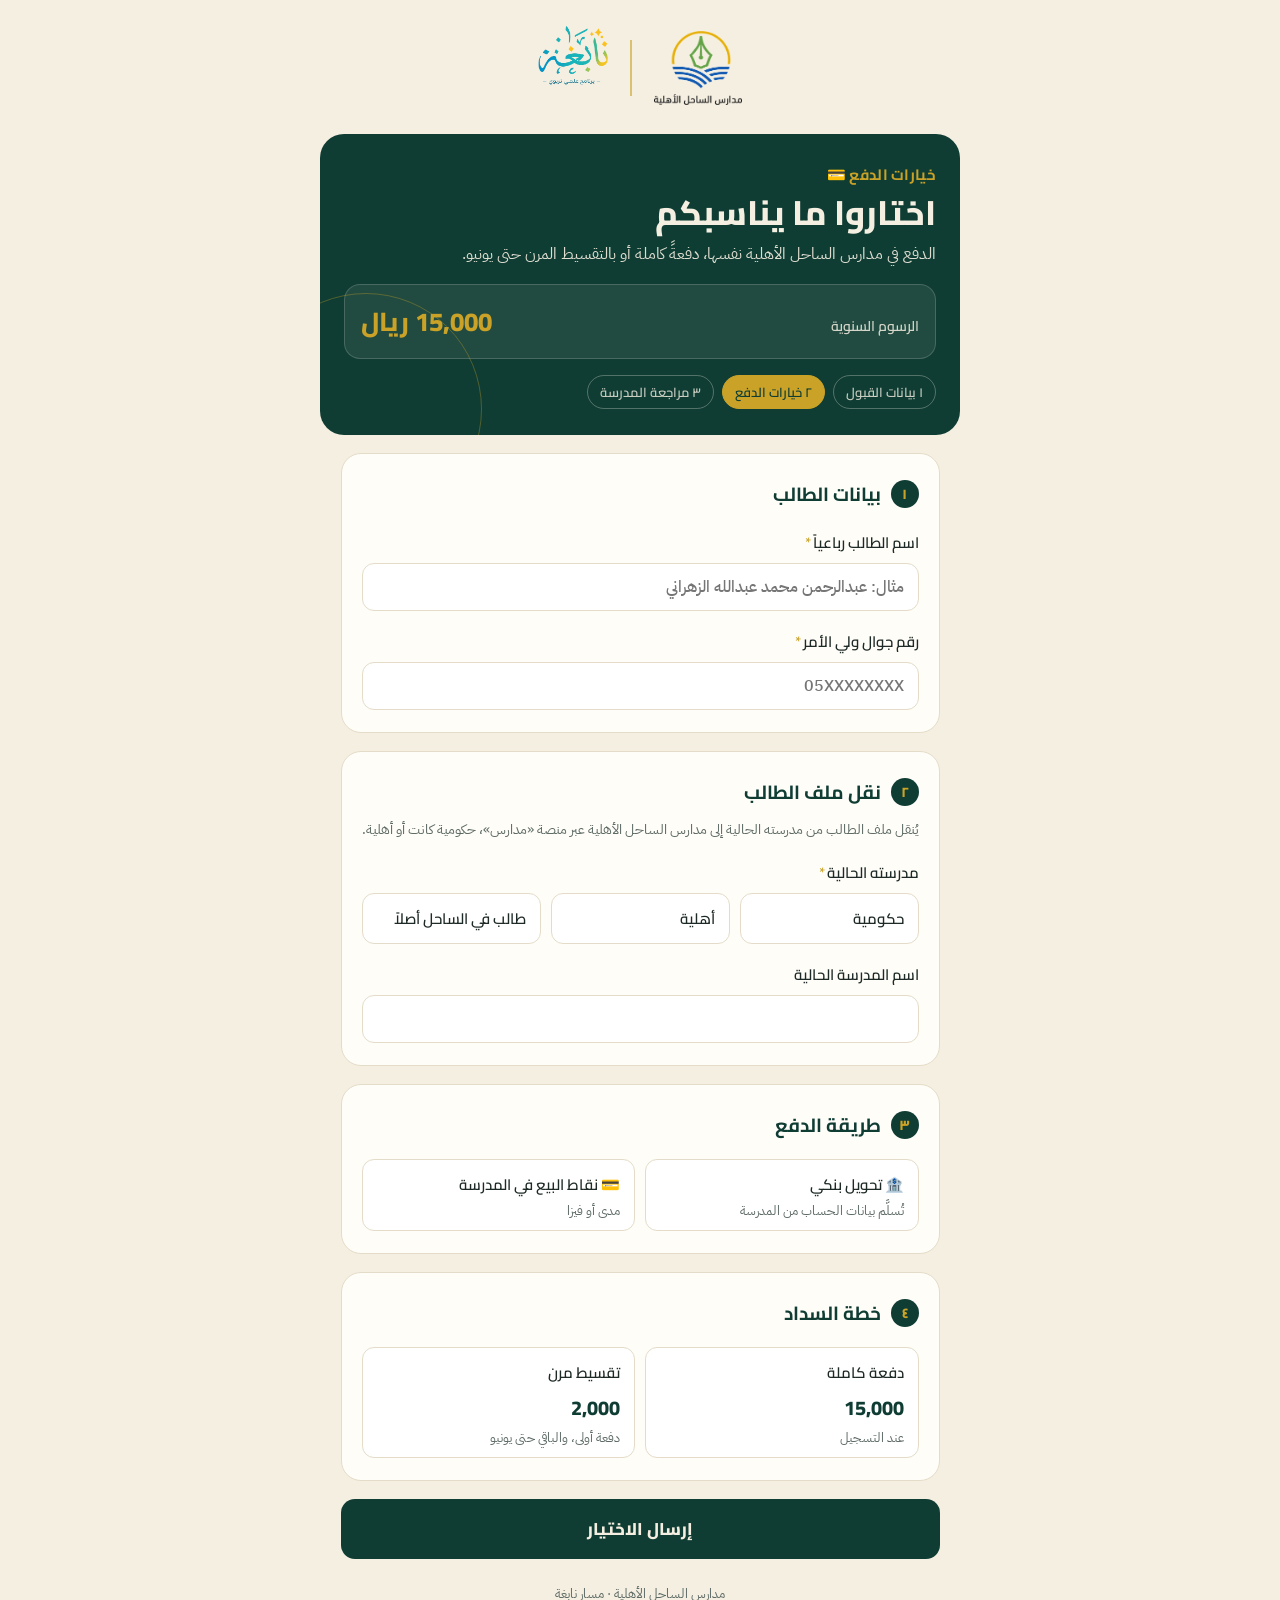
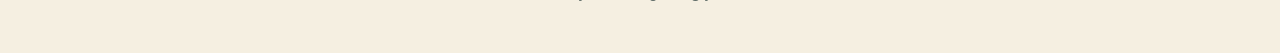
==== dafa.html @ 138b0a80 "صفحتا القبول وخيارات الدفع | مسار نابغة Co-Authored-By: Claude Opus 5.5 <noreply@anthropic.com>" ====
<!doctype html>
<html lang="ar" dir="rtl">
<head>
<meta charset="utf-8">
<meta name="viewport" content="width=device-width,initial-scale=1,viewport-fit=cover">
<meta name="robots" content="noindex,nofollow">
<title>خيارات الدفع | مسار نابغة</title>
<meta name="description" content="اختيار طريقة الدفع وخطة السداد لطلاب مسار نابغة في مدارس الساحل الأهلية.">
<meta property="og:title" content="خيارات الدفع | مسار نابغة">
<meta property="og:description" content="دفعة كاملة، أو تقسيط مرن حتى يونيو بدفعة أولى 2,000 ريال.">
<meta property="og:image" content="https://nabigha-sa.github.io/qabool-3fa8dc/img/og.png">
<meta name="theme-color" content="#0F3D34">
<link rel="icon" href="img/nabigha.png">
<link rel="preconnect" href="https://fonts.googleapis.com">
<link rel="preconnect" href="https://fonts.gstatic.com" crossorigin>
<link href="https://fonts.googleapis.com/css2?family=Cairo:wght@600;700;800&family=IBM+Plex+Sans+Arabic:wght@400;500;600&display=swap" rel="stylesheet">
<link rel="stylesheet" href="common.css">
<style>
.fee{display:flex;justify-content:space-between;align-items:baseline;gap:12px;flex-wrap:wrap;background:rgba(245,239,225,.08);border:1px solid rgba(245,239,225,.18);border-radius:16px;padding:12px 16px;margin-top:16px}
.fee span{font:600 14px var(--display);opacity:.85}
.fee b{font:800 26px var(--display);color:var(--gold);font-variant-numeric:tabular-nums}
.sched{border:1px solid var(--line);border-radius:14px;overflow:hidden}
.sched table{width:100%;border-collapse:collapse;font-variant-numeric:tabular-nums}
.sched td{padding:9px 14px;border-top:1px solid var(--line);font-size:15px}
.sched tr:first-child td{border-top:0}
.sched td:last-child{text-align:left;font:700 15px var(--display);color:var(--green);white-space:nowrap}
.sched tr.first td{background:#FBF6E6}
.sched tr.total td{background:#EEF4F1;font-weight:700}
.sched input{min-height:38px;padding:6px 10px;max-width:130px;text-align:left;font-variant-numeric:tabular-nums}
.left{font:600 14px var(--display);text-align:center;padding:8px;border-radius:10px;background:#FBF6E6;color:#6E5410}
.left.zero{background:#E5F2EA;color:var(--ok)}
</style>
</head>
<body>
<main class="wrap">
  <div class="brand"><img class="sh" src="img/sahel.png" alt="مدارس الساحل الأهلية"><span class="sep"></span><img class="nb" src="img/nabigha.png" alt="نابغة"></div>

  <section class="hero">
    <div class="eyebrow">خيارات الدفع 💳</div>
    <h1>اختاروا ما يناسبكم</h1>
    <p>الدفع في مدارس الساحل الأهلية نفسها، دفعةً كاملة أو بالتقسيط المرن حتى يونيو.</p>
    <div class="fee"><span>الرسوم السنوية</span><b>15,000 ريال</b></div>
    <div class="steps-mini"><span>١ بيانات القبول</span><span class="on">٢ خيارات الدفع</span><span>٣ مراجعة المدرسة</span></div>
  </section>

  <form id="f" class="wrap" novalidate>
    <section class="card">
      <h2><span class="n">١</span>بيانات الطالب</h2>
      <div class="field">
        <label for="student_name">اسم الطالب رباعياً<span class="req">*</span></label>
        <input id="student_name" type="text" placeholder="مثال: عبدالرحمن محمد عبدالله الزهراني">
        <span class="err">اكتبوا اسم الطالب رباعياً.</span>
      </div>
      <div class="field">
        <label for="mobile">رقم جوال ولي الأمر<span class="req">*</span></label>
        <input id="mobile" type="tel" inputmode="tel" autocomplete="tel" dir="ltr" placeholder="05XXXXXXXX">
        <span class="err">اكتبوا رقم جوال سعودياً صحيحاً، مثل 05XXXXXXXX.</span>
      </div>
    </section>

    <section class="card">
      <h2><span class="n">٢</span>نقل ملف الطالب</h2>
      <p class="hint">يُنقل ملف الطالب من مدرسته الحالية إلى مدارس الساحل الأهلية عبر منصة «مدارس»، حكومية كانت أو أهلية.</p>
      <div class="field">
        <span class="lbl">مدرسته الحالية<span class="req">*</span></span>
        <div class="choices" role="radiogroup" aria-label="مدرسته الحالية">
          <label class="opt"><input type="radio" name="school_type" value="حكومية"><span>حكومية</span></label>
          <label class="opt"><input type="radio" name="school_type" value="أهلية"><span>أهلية</span></label>
          <label class="opt"><input type="radio" name="school_type" value="طالب في الساحل أصلاً"><span>طالب في الساحل أصلاً</span></label>
        </div>
        <span class="err">اختاروا نوع المدرسة الحالية.</span>
      </div>
      <div class="field" id="school_name_f">
        <label for="school_name">اسم المدرسة الحالية</label>
        <input id="school_name" type="text">
      </div>
    </section>

    <section class="card">
      <h2><span class="n">٣</span>طريقة الدفع</h2>
      <div class="field">
        <div class="choices" role="radiogroup" aria-label="طريقة الدفع">
          <label class="opt"><input type="radio" name="method" value="تحويل بنكي"><span>🏦 تحويل بنكي<em>تُسلَّم بيانات الحساب من المدرسة</em></span></label>
          <label class="opt"><input type="radio" name="method" value="نقاط البيع في المدرسة (مدى أو فيزا)"><span>💳 نقاط البيع في المدرسة<em>مدى أو فيزا</em></span></label>
        </div>
        <span class="err">اختاروا طريقة الدفع.</span>
      </div>
    </section>

    <section class="card">
      <h2><span class="n">٤</span>خطة السداد</h2>
      <div class="field">
        <div class="choices" role="radiogroup" aria-label="خطة السداد">
          <label class="opt"><input type="radio" name="plan" value="full"><span>دفعة كاملة<b>15,000</b><em>عند التسجيل</em></span></label>
          <label class="opt"><input type="radio" name="plan" value="inst"><span>تقسيط مرن<b>2,000</b><em>دفعة أولى، والباقي حتى يونيو</em></span></label>
        </div>
        <span class="err">اختاروا خطة السداد.</span>
      </div>

      <div id="inst" hidden>
        <div class="wrap" style="gap:16px">
          <div class="field">
            <span class="lbl">كيف تحبون تقسيط الباقي (13,000 ريال)؟<span class="req">*</span></span>
            <div class="choices" role="radiogroup" aria-label="طريقة التقسيط">
              <label class="opt"><input type="radio" name="preset" value="monthly"><span>شهرياً<em>8 دفعات · نوفمبر إلى يونيو</em></span></label>
              <label class="opt"><input type="radio" name="preset" value="bimonthly"><span>كل شهرين<em>4 دفعات</em></span></label>
              <label class="opt"><input type="radio" name="preset" value="three"><span>ثلاث دفعات<em>يناير، مارس، مايو</em></span></label>
              <label class="opt"><input type="radio" name="preset" value="two"><span>دفعتان<em>يناير ويونيو</em></span></label>
              <label class="opt"><input type="radio" name="preset" value="custom"><span>جدول خاص<em>أحدد المبالغ والأشهر بنفسي</em></span></label>
            </div>
            <span class="err" id="preset_err">اختاروا طريقة التقسيط.</span>
          </div>

          <div class="sched" id="sched" hidden><table><tbody id="rows"></tbody></table></div>
          <div class="left" id="left" hidden></div>

          <div class="field">
            <span class="lbl">اليوم المفضّل للسداد في الشهر<span class="req">*</span></span>
            <div class="choices" role="radiogroup" aria-label="اليوم المفضل للسداد">
              <label class="opt"><input type="radio" name="pay_day" value="بداية الشهر (1–5)"><span>بداية الشهر<em>1–5</em></span></label>
              <label class="opt"><input type="radio" name="pay_day" value="منتصف الشهر (14–16)"><span>منتصف الشهر<em>14–16</em></span></label>
              <label class="opt"><input type="radio" name="pay_day" value="نهاية الشهر (25–28)"><span>نهاية الشهر<em>25–28، بعد الراتب</em></span></label>
            </div>
            <span class="err">اختاروا اليوم المفضّل.</span>
          </div>

          <div class="field">
            <label class="check"><input type="checkbox" id="pledge"><span>أتعهد بسداد الأقساط في مواعيدها المتفق عليها.</span></label>
            <span class="err">التعهد مطلوب لخطة التقسيط.</span>
          </div>
        </div>
      </div>
    </section>

    <div class="form-err" id="ferr" role="alert"></div>
    <button class="btn" id="go" type="submit">إرسال الاختيار</button>
  </form>

  <section class="card done" id="done" hidden>
    <div class="tick" aria-hidden="true">✓</div>
    <h2>وصل اختياركم، جزاكم الله خيراً 🤍</h2>
    <p id="done_sum"></p>
    <p><b style="color:var(--green)">الخطوة الأخيرة 🏫</b> مراجعة وحدة القبول والتسجيل في المدرسة (أ. أحمد النجار) لإتمام الدفع والتسجيل، ليبدأ ابنكم الدوام يوم الأحد 1 نوفمبر بإذن الله.</p>
  </section>

  <footer>مدارس الساحل الأهلية · مسار نابغة</footer>
</main>

<script src="common.js"></script>
<script>
const FEE = 15000, DOWN = 2000, REST = FEE - DOWN;
const MONTHS = ['نوفمبر 2026', 'ديسمبر 2026', 'يناير 2027', 'فبراير 2027', 'مارس 2027', 'أبريل 2027', 'مايو 2027', 'يونيو 2027'];
const PRESETS = { monthly: [0, 1, 2, 3, 4, 5, 6, 7], bimonthly: [1, 3, 5, 7], three: [2, 4, 6], two: [2, 7] };
const f = document.getElementById('f'), $ = id => document.getElementById(id);

// يقسم المبلغ على الأشهر بأعداد صحيحة، والفرق في الدفعة الأولى فيكتمل المجموع تماماً
function split(total, idx) {
  const each = Math.floor(total / idx.length), amounts = Array(MONTHS.length).fill(0);
  idx.forEach(i => amounts[i] = each);
  amounts[idx[0]] += total - each * idx.length;
  return amounts;
}
let amounts = Array(MONTHS.length).fill(0);

function renderSchedule() {
  const preset = radioVal(f, 'preset');
  $('sched').hidden = !preset; $('left').hidden = preset !== 'custom';
  if (!preset) return;
  const custom = preset === 'custom';
  if (!custom) amounts = split(REST, PRESETS[preset]);
  let html = '<tr class="first"><td>دفعة أولى عند التسجيل</td><td>' + sar(DOWN) + '</td></tr>';
  MONTHS.forEach((m, i) => {
    if (!custom && !amounts[i]) return;
    html += '<tr><td>' + m + '</td><td>' + (custom
      ? '<input type="number" inputmode="numeric" min="0" step="50" data-i="' + i + '" value="' + (amounts[i] || '') + '" placeholder="0" aria-label="مبلغ ' + m + '">'
      : sar(amounts[i])) + '</td></tr>';
  });
  html += '<tr class="total"><td>المجموع</td><td id="tot">' + sar(DOWN + amounts.reduce((a, b) => a + b, 0)) + '</td></tr>';
  $('rows').innerHTML = html;
  updateLeft();
}
function updateLeft() {
  const sum = amounts.reduce((a, b) => a + b, 0), left = REST - sum, el = $('left');
  el.classList.toggle('zero', left === 0);
  el.textContent = left === 0 ? 'اكتمل المبلغ ✓' : left > 0 ? 'باقٍ للتوزيع: ' + sar(left) : 'زاد المجموع على المطلوب بـ ' + sar(-left);
  const tot = $('tot'); if (tot) tot.textContent = sar(DOWN + sum);
}
$('rows').addEventListener('input', e => {
  if (!e.target.dataset.i) return;
  amounts[+e.target.dataset.i] = Math.max(0, Math.round(+toLatin(e.target.value) || 0));
  updateLeft(); $('preset_err').closest('.field').classList.remove('bad');
});

f.addEventListener('change', e => {
  const n = e.target.name;
  if (n === 'plan') $('inst').hidden = e.target.value !== 'inst';
  if (n === 'preset') { if (e.target.value === 'custom') amounts = Array(MONTHS.length).fill(0); renderSchedule(); }
  if (n === 'school_type') $('school_name_f').hidden = e.target.value === 'طالب في الساحل أصلاً';
  if (e.target.type === 'radio' || e.target.type === 'checkbox') mark(e.target, true);
});
f.addEventListener('input', e => { const fl = e.target.closest('.field'); if (fl && fl.classList.contains('bad') && !e.target.dataset.i) fl.classList.remove('bad'); });

const prev = recall('nabigha_student');
if (prev) { $('student_name').value = prev.name || ''; $('mobile').value = prev.mobile || ''; }

function scheduleText() {
  const parts = ['دفعة أولى عند التسجيل: ' + sar(DOWN)];
  MONTHS.forEach((m, i) => { if (amounts[i]) parts.push(m + ': ' + sar(amounts[i])); });
  return parts.join(' | ');
}

function collect() {
  const words = s => s.split(/\s+/).filter(Boolean).length;
  const plan = radioVal(f, 'plan'), preset = radioVal(f, 'preset');
  const inst = plan === 'inst';
  const presetName = { monthly: 'شهرياً', bimonthly: 'كل شهرين', three: 'ثلاث دفعات', two: 'دفعتان', custom: 'جدول خاص' }[preset] || '';
  const d = {
    student_name: $('student_name').value.trim().replace(/\s+/g, ' '),
    mobile: normMobile($('mobile').value),
    school_type: radioVal(f, 'school_type'),
    school_name: $('school_name').value.trim(),
    method: radioVal(f, 'method'),
    plan: plan === 'full' ? 'دفعة كاملة' : inst ? 'تقسيط مرن (' + presetName + ')' : '',
    schedule: plan === 'full' ? sar(FEE) + ' عند التسجيل' : inst ? scheduleText() : '',
    pay_day: inst ? radioVal(f, 'pay_day') : '',
    pledge: inst && $('pledge').checked ? 'نعم' : ''
  };
  const sum = amounts.reduce((a, b) => a + b, 0);
  const ok = [
    mark($('student_name'), words(d.student_name) >= 3),
    mark($('mobile'), RX.mobile.test(d.mobile)),
    mark(f.querySelector('[name=school_type]'), !!d.school_type),
    mark(f.querySelector('[name=method]'), !!d.method),
    mark(f.querySelector('[name=plan]'), !!plan),
    !inst || mark(f.querySelector('[name=preset]'), !!preset && sum === REST),
    !inst || mark(f.querySelector('[name=pay_day]'), !!d.pay_day),
    !inst || mark($('pledge'), !!d.pledge)
  ].every(Boolean);
  if (inst && preset === 'custom' && sum !== REST) $('preset_err').textContent = 'وزّعوا 13,000 ريال كاملة على الأشهر قبل الإرسال.';
  else $('preset_err').textContent = 'اختاروا طريقة التقسيط.';
  return ok ? d : null;
}

f.addEventListener('submit', async e => {
  e.preventDefault();
  const ferr = $('ferr'); ferr.classList.remove('show');
  const d = collect();
  if (!d) { const b = f.querySelector('.field.bad'); b && b.scrollIntoView({ behavior: 'smooth', block: 'center' }); return; }
  const go = $('go'); go.disabled = true; go.textContent = 'جارٍ الإرسال…';
  try {
    await send('pay', d);
    $('done_sum').textContent = d.plan + ' · ' + d.method;
    f.hidden = true; $('done').hidden = false; $('done').scrollIntoView({ behavior: 'smooth', block: 'center' });
  } catch (err) {
    ferr.textContent = 'تعذّر الإرسال. تأكدوا من اتصال الإنترنت ثم اضغطوا «إرسال الاختيار» مرة أخرى.';
    ferr.classList.add('show');
  } finally { go.disabled = false; go.textContent = 'إرسال الاختيار'; }
});
</script>
</body>
</html>
---- common.css ----
/* هوية نابغة: أخضر عميق وذهبي على رملي، وشعارا الساحل ونابغة في الترويسة */
:root{
  --green:#0F3D34; --green-2:#17574A; --gold:#C9A227; --gold-soft:#F3E6B8;
  --sand:#F5EFE1; --paper:#FFFDF8; --ink:#1E2A27; --muted:#5E6B66; --line:#E4DCC8;
  --error:#B3261E; --ok:#1F7A4D;
  --display:'Cairo','Geeza Pro',system-ui,sans-serif;
  --body:'IBM Plex Sans Arabic','Cairo',system-ui,sans-serif;
  color-scheme:light;
}
*{box-sizing:border-box}
[hidden]{display:none!important}
html{-webkit-text-size-adjust:100%}
body{margin:0;background:var(--sand);color:var(--ink);font:400 16px/1.7 var(--body);
  padding-left:max(16px,env(safe-area-inset-left,0px));padding-right:max(16px,env(safe-area-inset-right,0px));padding-block:20px 48px}
.wrap{max-width:640px;margin:0 auto;display:flex;flex-direction:column;gap:18px}

.brand{display:flex;align-items:center;justify-content:center;gap:22px;padding:6px 0}
.brand img{display:block;object-fit:contain}
.brand .sh{height:74px}.brand .nb{height:84px}
.brand .sep{width:1.5px;height:56px;background:var(--gold);opacity:.6}

.hero{background:var(--green);color:var(--sand);border-radius:24px;padding:26px 24px;position:relative;overflow:hidden}
.hero::after{content:"";position:absolute;left:-70px;bottom:-90px;width:230px;height:230px;border-radius:50%;border:1.5px solid rgba(201,162,39,.35);pointer-events:none}
.eyebrow{color:var(--gold);font:700 15px var(--display);letter-spacing:.3px}
.hero h1{margin:2px 0 6px;font:800 clamp(26px,6.4vw,34px)/1.3 var(--display);text-wrap:balance}
.hero p{margin:0;opacity:.9;max-width:52ch}
.steps-mini{display:flex;gap:8px;margin-top:16px;flex-wrap:wrap}
.steps-mini span{font:600 13px var(--display);padding:4px 12px;border-radius:999px;border:1px solid rgba(245,239,225,.3);color:rgba(245,239,225,.8)}
.steps-mini span.on{background:var(--gold);border-color:var(--gold);color:var(--green)}

.card{background:var(--paper);border:1px solid var(--line);border-radius:20px;padding:22px 20px;display:flex;flex-direction:column;gap:16px}
.card h2{margin:0;font:700 19px var(--display);color:var(--green);display:flex;align-items:center;gap:10px}
.card h2 .n{flex:none;width:28px;height:28px;border-radius:50%;background:var(--green);color:var(--gold);font:800 14px var(--display);display:grid;place-items:center}
.hint{margin:-8px 0 0;color:var(--muted);font-size:14px}

.field{display:flex;flex-direction:column;gap:6px}
.field label,.field .lbl{font:600 15px var(--display);color:var(--ink)}
.field small{color:var(--muted);font-size:13px}
.req{color:var(--gold);margin-inline-start:2px}
input[type=text],input[type=tel],input[type=date],input[type=number],select,textarea{
  font:500 16px var(--body);color:var(--ink);background:#fff;border:1.5px solid var(--line);border-radius:12px;padding:11px 14px;width:100%;min-height:48px}
input:focus,select:focus,textarea:focus{outline:none;border-color:var(--green-2);box-shadow:0 0 0 3px rgba(23,87,74,.15)}
input[dir=ltr]{text-align:right}
.field.bad input,.field.bad select,.field.bad .choices{border-color:var(--error)}
.err{color:var(--error);font-size:13px;display:none}
.field.bad .err{display:block}

.choices{display:grid;gap:10px;grid-template-columns:repeat(auto-fit,minmax(150px,1fr));border-radius:14px}
.choices.grades{grid-template-columns:repeat(3,1fr)}
.opt{position:relative}
.opt input{position:absolute;opacity:0;inset:0;margin:0;cursor:pointer}
.opt span{display:flex;flex-direction:column;gap:2px;min-height:48px;justify-content:center;padding:10px 14px;border:1.5px solid var(--line);border-radius:12px;background:#fff;font:600 15px var(--display);color:var(--ink);transition:border-color .15s,background .15s}
.opt span em{font:400 13px var(--body);color:var(--muted);font-style:normal}
.opt span b{font:800 20px var(--display);color:var(--green);font-variant-numeric:tabular-nums}
.opt input:checked+span{border-color:var(--green);background:#EEF4F1;box-shadow:inset 0 0 0 1px var(--green)}
.opt input:focus-visible+span{box-shadow:0 0 0 3px rgba(201,162,39,.5)}
.grades .opt span{align-items:center;text-align:center}

.check{display:flex;gap:10px;align-items:flex-start;font-weight:500}
.check input{width:22px;height:22px;accent-color:var(--green);margin-top:3px;flex:none}

.btn{appearance:none;border:0;cursor:pointer;font:800 17px var(--display);padding:14px 22px;border-radius:14px;min-height:54px;width:100%;
  background:var(--green);color:var(--sand);display:inline-flex;align-items:center;justify-content:center;gap:10px;text-decoration:none}
.btn:hover{background:var(--green-2)}
.btn:focus-visible{outline:3px solid var(--gold);outline-offset:2px}
.btn[disabled]{opacity:.6;cursor:wait}
.btn.gold{background:var(--gold);color:var(--green)}
.form-err{display:none;background:#FBEAE8;color:var(--error);border-radius:12px;padding:10px 14px;font-size:14px}
.form-err.show{display:block}

.note{border:1.5px dashed rgba(15,61,52,.25);border-radius:16px;padding:14px 18px;font-size:14.5px;color:var(--muted)}
.note b{color:var(--green);font-family:var(--display)}
.note ul{margin:4px 0 0;padding:0 20px 0 0}

.done{text-align:center;align-items:center}
.done .tick{width:72px;height:72px;border-radius:50%;background:var(--green);color:var(--gold);display:grid;place-items:center;font-size:36px}
.done h2{justify-content:center;font-size:23px}
.done p{margin:0;color:var(--muted);max-width:44ch}

footer{text-align:center;color:var(--muted);font-size:13px;padding-top:6px}
@media (prefers-reduced-motion:reduce){*{transition:none!important}}
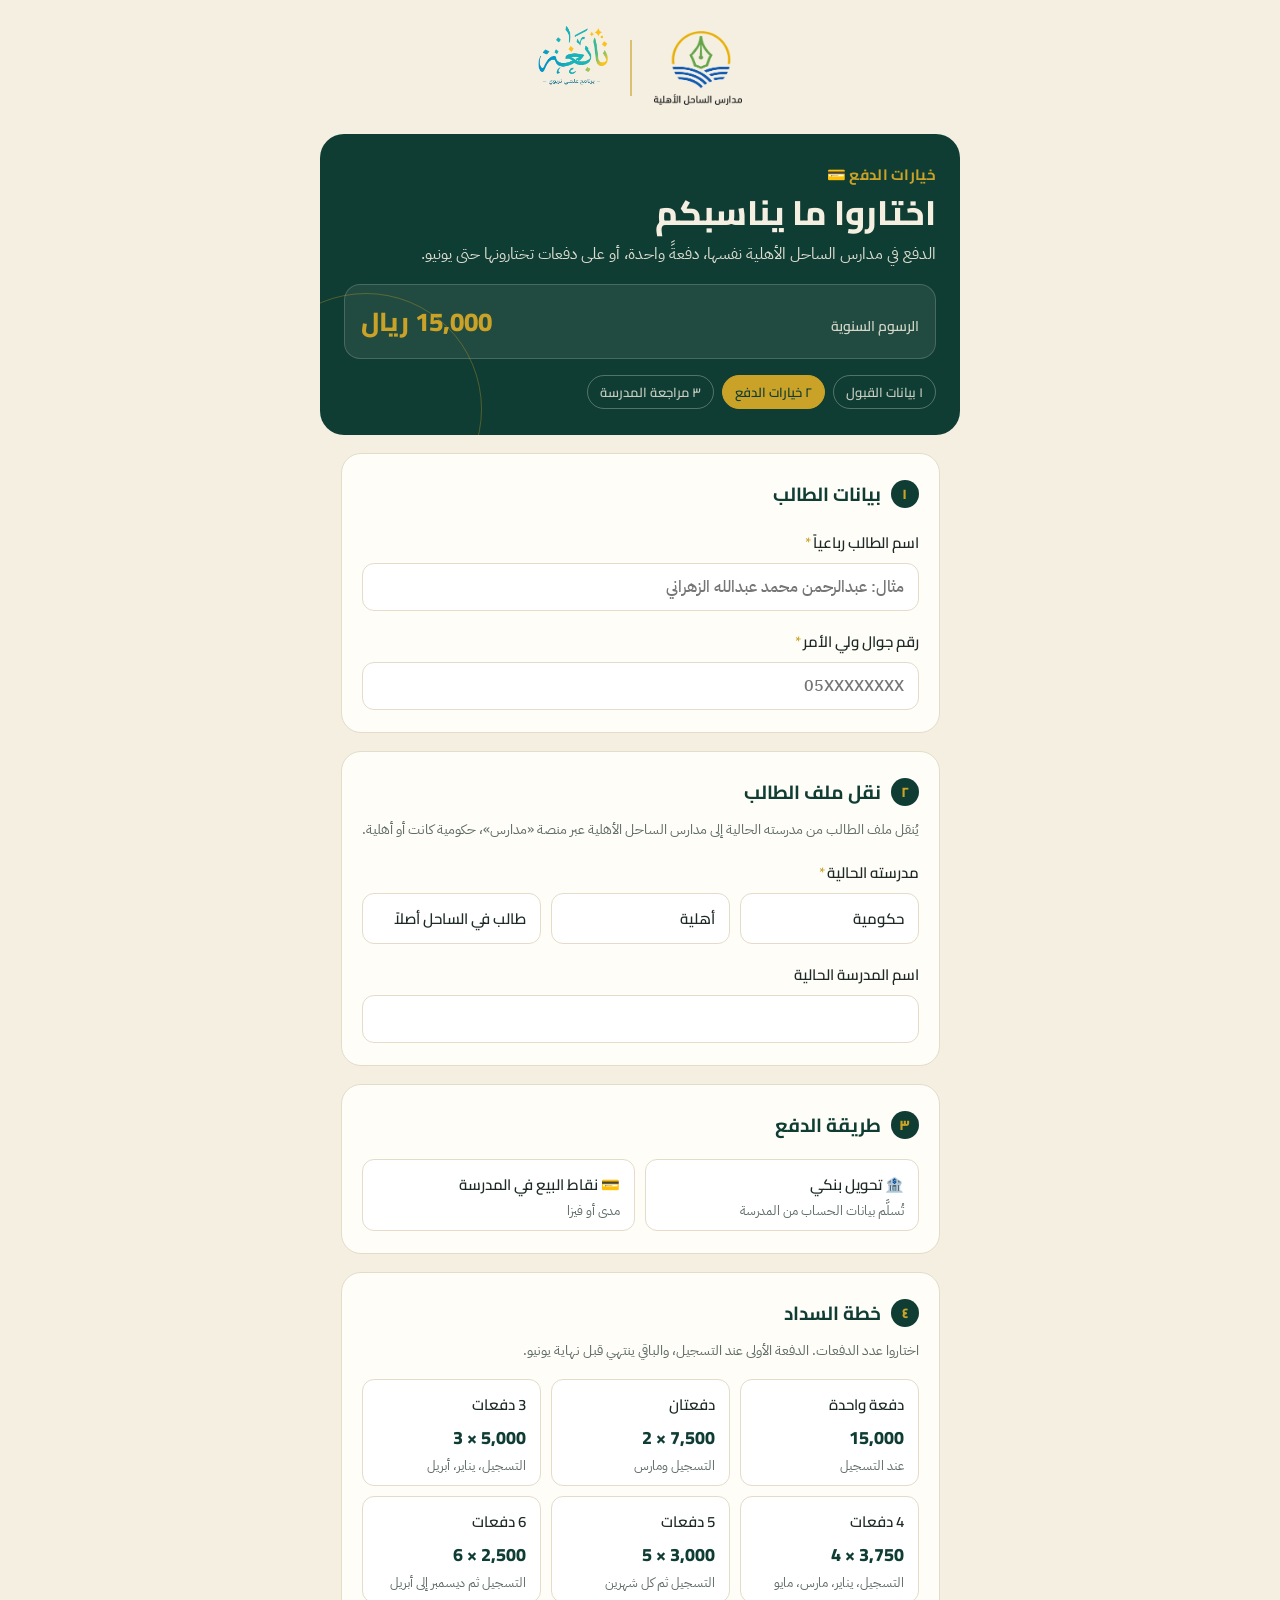
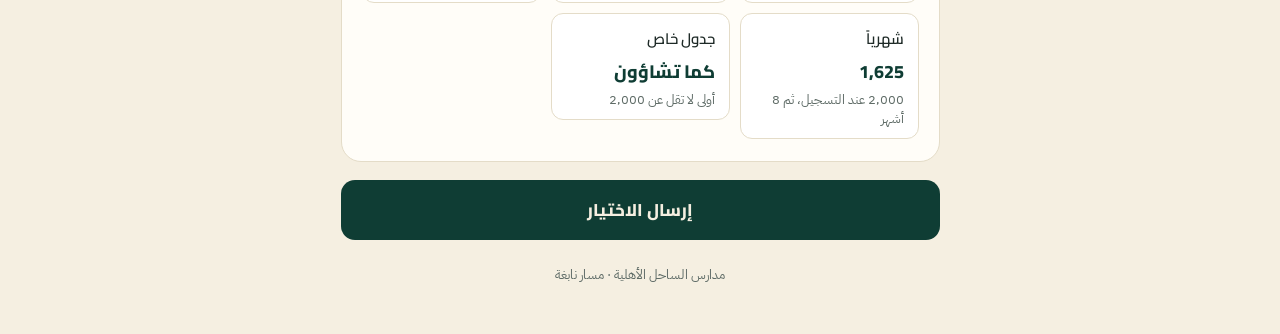
==== commit a9feffb2: "خيارات سداد أوسع: دفعة واحدة إلى 6 دفعات، شهرياً، أو جدول خاص Co-Authored-By: Claude Opus 5.5 <norep" ====
--- a/dafa.html
+++ b/dafa.html
@@ -7,7 +7,7 @@
 <title>خيارات الدفع | مسار نابغة</title>
 <meta name="description" content="اختيار طريقة الدفع وخطة السداد لطلاب مسار نابغة في مدارس الساحل الأهلية.">
 <meta property="og:title" content="خيارات الدفع | مسار نابغة">
-<meta property="og:description" content="دفعة كاملة، أو تقسيط مرن حتى يونيو بدفعة أولى 2,000 ريال.">
+<meta property="og:description" content="دفعة واحدة، أو دفعتان، أو أقساط مرنة حتى يونيو.">
 <meta property="og:image" content="https://nabigha-sa.github.io/qabool-3fa8dc/img/og.png">
 <meta name="theme-color" content="#0F3D34">
 <link rel="icon" href="img/nabigha.png">
@@ -28,6 +28,8 @@
 .sched tr.total td{background:#EEF4F1;font-weight:700}
 .sched input{min-height:38px;padding:6px 10px;max-width:130px;text-align:left;font-variant-numeric:tabular-nums}
 .left{font:600 14px var(--display);text-align:center;padding:8px;border-radius:10px;background:#FBF6E6;color:#6E5410}
+.plans .opt span b{font-size:18px}
+.sched input[data-first]{background:#fff}
 .left.zero{background:#E5F2EA;color:var(--ok)}
 </style>
 </head>
@@ -38,7 +40,7 @@
   <section class="hero">
     <div class="eyebrow">خيارات الدفع 💳</div>
     <h1>اختاروا ما يناسبكم</h1>
-    <p>الدفع في مدارس الساحل الأهلية نفسها، دفعةً كاملة أو بالتقسيط المرن حتى يونيو.</p>
+    <p>الدفع في مدارس الساحل الأهلية نفسها، دفعةً واحدة، أو على دفعات تختارونها حتى يونيو.</p>
     <div class="fee"><span>الرسوم السنوية</span><b>15,000 ريال</b></div>
     <div class="steps-mini"><span>١ بيانات القبول</span><span class="on">٢ خيارات الدفع</span><span>٣ مراجعة المدرسة</span></div>
   </section>
@@ -89,31 +91,26 @@
 
     <section class="card">
       <h2><span class="n">٤</span>خطة السداد</h2>
-      <div class="field">
-        <div class="choices" role="radiogroup" aria-label="خطة السداد">
-          <label class="opt"><input type="radio" name="plan" value="full"><span>دفعة كاملة<b>15,000</b><em>عند التسجيل</em></span></label>
-          <label class="opt"><input type="radio" name="plan" value="inst"><span>تقسيط مرن<b>2,000</b><em>دفعة أولى، والباقي حتى يونيو</em></span></label>
-        </div>
-        <span class="err">اختاروا خطة السداد.</span>
-      </div>
+      <p class="hint">اختاروا عدد الدفعات. الدفعة الأولى عند التسجيل، والباقي ينتهي قبل نهاية يونيو.</p>
+      <div class="field">
+        <div class="choices plans" role="radiogroup" aria-label="خطة السداد">
+          <label class="opt"><input type="radio" name="plan" value="p1"><span>دفعة واحدة<b>15,000</b><em>عند التسجيل</em></span></label>
+          <label class="opt"><input type="radio" name="plan" value="p2"><span>دفعتان<b>7,500 × 2</b><em>التسجيل ومارس</em></span></label>
+          <label class="opt"><input type="radio" name="plan" value="p3"><span>3 دفعات<b>5,000 × 3</b><em>التسجيل، يناير، أبريل</em></span></label>
+          <label class="opt"><input type="radio" name="plan" value="p4"><span>4 دفعات<b>3,750 × 4</b><em>التسجيل، يناير، مارس، مايو</em></span></label>
+          <label class="opt"><input type="radio" name="plan" value="p5"><span>5 دفعات<b>3,000 × 5</b><em>التسجيل ثم كل شهرين</em></span></label>
+          <label class="opt"><input type="radio" name="plan" value="p6"><span>6 دفعات<b>2,500 × 6</b><em>التسجيل ثم ديسمبر إلى أبريل</em></span></label>
+          <label class="opt"><input type="radio" name="plan" value="monthly"><span>شهرياً<b>1,625</b><em>2,000 عند التسجيل، ثم 8 أشهر</em></span></label>
+          <label class="opt"><input type="radio" name="plan" value="custom"><span>جدول خاص<b>كما تشاؤون</b><em>أولى لا تقل عن 2,000</em></span></label>
+        </div>
+        <span class="err" id="plan_err">اختاروا خطة السداد.</span>
+      </div>
+
+      <div class="sched" id="sched" hidden><table><tbody id="rows"></tbody></table></div>
+      <div class="left" id="left" hidden></div>
 
       <div id="inst" hidden>
         <div class="wrap" style="gap:16px">
-          <div class="field">
-            <span class="lbl">كيف تحبون تقسيط الباقي (13,000 ريال)؟<span class="req">*</span></span>
-            <div class="choices" role="radiogroup" aria-label="طريقة التقسيط">
-              <label class="opt"><input type="radio" name="preset" value="monthly"><span>شهرياً<em>8 دفعات · نوفمبر إلى يونيو</em></span></label>
-              <label class="opt"><input type="radio" name="preset" value="bimonthly"><span>كل شهرين<em>4 دفعات</em></span></label>
-              <label class="opt"><input type="radio" name="preset" value="three"><span>ثلاث دفعات<em>يناير، مارس، مايو</em></span></label>
-              <label class="opt"><input type="radio" name="preset" value="two"><span>دفعتان<em>يناير ويونيو</em></span></label>
-              <label class="opt"><input type="radio" name="preset" value="custom"><span>جدول خاص<em>أحدد المبالغ والأشهر بنفسي</em></span></label>
-            </div>
-            <span class="err" id="preset_err">اختاروا طريقة التقسيط.</span>
-          </div>
-
-          <div class="sched" id="sched" hidden><table><tbody id="rows"></tbody></table></div>
-          <div class="left" id="left" hidden></div>
-
           <div class="field">
             <span class="lbl">اليوم المفضّل للسداد في الشهر<span class="req">*</span></span>
             <div class="choices" role="radiogroup" aria-label="اليوم المفضل للسداد">
@@ -123,10 +120,9 @@
             </div>
             <span class="err">اختاروا اليوم المفضّل.</span>
           </div>
-
           <div class="field">
-            <label class="check"><input type="checkbox" id="pledge"><span>أتعهد بسداد الأقساط في مواعيدها المتفق عليها.</span></label>
-            <span class="err">التعهد مطلوب لخطة التقسيط.</span>
+            <label class="check"><input type="checkbox" id="pledge"><span>أتعهد بسداد الدفعات في مواعيدها المتفق عليها.</span></label>
+            <span class="err">التعهد مطلوب عند السداد على دفعات.</span>
           </div>
         </div>
       </div>
@@ -140,7 +136,7 @@
     <div class="tick" aria-hidden="true">✓</div>
     <h2>وصل اختياركم، جزاكم الله خيراً 🤍</h2>
     <p id="done_sum"></p>
-    <p><b style="color:var(--green)">الخطوة الأخيرة 🏫</b> مراجعة وحدة القبول والتسجيل في المدرسة (أ. أحمد النجار) لإتمام الدفع والتسجيل، ليبدأ ابنكم الدوام يوم الأحد 1 نوفمبر بإذن الله.</p>
+    <p><b style="color:var(--green)">الخطوة الأخيرة 🏫</b> مراجعة وحدة القبول والتسجيل في المدرسة (أ. محمد البيتي) لإتمام الدفع والتسجيل، ليبدأ ابنكم الدوام يوم الأحد 1 نوفمبر بإذن الله.</p>
   </section>
 
   <footer>مدارس الساحل الأهلية · مسار نابغة</footer>
@@ -148,96 +144,109 @@
 
 <script src="common.js"></script>
 <script>
-const FEE = 15000, DOWN = 2000, REST = FEE - DOWN;
+const FEE = 15000, MIN_FIRST = 2000;
 const MONTHS = ['نوفمبر 2026', 'ديسمبر 2026', 'يناير 2027', 'فبراير 2027', 'مارس 2027', 'أبريل 2027', 'مايو 2027', 'يونيو 2027'];
-const PRESETS = { monthly: [0, 1, 2, 3, 4, 5, 6, 7], bimonthly: [1, 3, 5, 7], three: [2, 4, 6], two: [2, 7] };
+// أشهر الدفعات بعد دفعة التسجيل (فهرس في MONTHS)؛ الخطط المتساوية تقسم 15,000 على عدد الدفعات
+const PLANS = {
+  p1: { name: 'دفعة واحدة', months: [] },
+  p2: { name: 'دفعتان', months: [4] },
+  p3: { name: '3 دفعات', months: [2, 5] },
+  p4: { name: '4 دفعات', months: [2, 4, 6] },
+  p5: { name: '5 دفعات', months: [1, 3, 5, 7] },
+  p6: { name: '6 دفعات', months: [1, 2, 3, 4, 5] },
+  monthly: { name: 'شهرياً', first: 2000, months: [0, 1, 2, 3, 4, 5, 6, 7] },
+  custom: { name: 'جدول خاص' }
+};
 const f = document.getElementById('f'), $ = id => document.getElementById(id);
 
-// يقسم المبلغ على الأشهر بأعداد صحيحة، والفرق في الدفعة الأولى فيكتمل المجموع تماماً
-function split(total, idx) {
-  const each = Math.floor(total / idx.length), amounts = Array(MONTHS.length).fill(0);
-  idx.forEach(i => amounts[i] = each);
-  amounts[idx[0]] += total - each * idx.length;
-  return amounts;
-}
-let amounts = Array(MONTHS.length).fill(0);
+let first = 0, amounts = Array(MONTHS.length).fill(0);
+
+// يحسب الجدول من الخطة: الباقي بعد الأولى يُقسَم بأعداد صحيحة، والفرق في أول شهر فيكتمل المجموع تماماً
+function applyPlan(key) {
+  const p = PLANS[key];
+  amounts = Array(MONTHS.length).fill(0);
+  if (key === 'custom') { first = MIN_FIRST; return; }
+  first = p.first || FEE / (p.months.length + 1);
+  const rest = FEE - first;
+  if (!p.months.length) return;
+  const each = Math.floor(rest / p.months.length);
+  p.months.forEach(i => amounts[i] = each);
+  amounts[p.months[0]] += rest - each * p.months.length;
+}
+const total = () => first + amounts.reduce((a, b) => a + b, 0);
 
 function renderSchedule() {
-  const preset = radioVal(f, 'preset');
-  $('sched').hidden = !preset; $('left').hidden = preset !== 'custom';
-  if (!preset) return;
-  const custom = preset === 'custom';
-  if (!custom) amounts = split(REST, PRESETS[preset]);
-  let html = '<tr class="first"><td>دفعة أولى عند التسجيل</td><td>' + sar(DOWN) + '</td></tr>';
+  const key = radioVal(f, 'plan'), custom = key === 'custom';
+  $('sched').hidden = !key; $('left').hidden = !custom; $('inst').hidden = !key || key === 'p1';
+  if (!key) return;
+  const num = (v, attr, label) => '<input type="text" inputmode="numeric" dir="ltr" ' + attr + ' value="' + (v || '') + '" placeholder="0" aria-label="' + label + '">';
+  let html = '<tr class="first"><td>عند التسجيل</td><td>' + (custom ? num(first, 'data-first="1"', 'مبلغ الدفعة الأولى') : sar(first)) + '</td></tr>';
   MONTHS.forEach((m, i) => {
     if (!custom && !amounts[i]) return;
-    html += '<tr><td>' + m + '</td><td>' + (custom
-      ? '<input type="number" inputmode="numeric" min="0" step="50" data-i="' + i + '" value="' + (amounts[i] || '') + '" placeholder="0" aria-label="مبلغ ' + m + '">'
-      : sar(amounts[i])) + '</td></tr>';
+    html += '<tr><td>' + m + '</td><td>' + (custom ? num(amounts[i], 'data-i="' + i + '"', 'مبلغ ' + m) : sar(amounts[i])) + '</td></tr>';
   });
-  html += '<tr class="total"><td>المجموع</td><td id="tot">' + sar(DOWN + amounts.reduce((a, b) => a + b, 0)) + '</td></tr>';
+  html += '<tr class="total"><td>المجموع</td><td id="tot">' + sar(total()) + '</td></tr>';
   $('rows').innerHTML = html;
   updateLeft();
 }
 function updateLeft() {
-  const sum = amounts.reduce((a, b) => a + b, 0), left = REST - sum, el = $('left');
-  el.classList.toggle('zero', left === 0);
-  el.textContent = left === 0 ? 'اكتمل المبلغ ✓' : left > 0 ? 'باقٍ للتوزيع: ' + sar(left) : 'زاد المجموع على المطلوب بـ ' + sar(-left);
-  const tot = $('tot'); if (tot) tot.textContent = sar(DOWN + sum);
+  const left = FEE - total(), el = $('left');
+  el.classList.toggle('zero', left === 0 && first >= MIN_FIRST);
+  el.textContent = first < MIN_FIRST ? 'الدفعة الأولى عند التسجيل لا تقل عن ' + sar(MIN_FIRST)
+    : left === 0 ? 'اكتمل المبلغ ✓' : left > 0 ? 'باقٍ للتوزيع: ' + sar(left) : 'زاد المجموع على المطلوب بـ ' + sar(-left);
+  const tot = $('tot'); if (tot) tot.textContent = sar(total());
 }
 $('rows').addEventListener('input', e => {
-  if (!e.target.dataset.i) return;
-  amounts[+e.target.dataset.i] = Math.max(0, Math.round(+toLatin(e.target.value) || 0));
-  updateLeft(); $('preset_err').closest('.field').classList.remove('bad');
+  const d = e.target.dataset; if (!d.i && !d.first) return;
+  const v = Math.max(0, Math.round(+toLatin(e.target.value).replace(/[,،\s]/g, '') || 0));
+  if (d.first) first = v; else amounts[+d.i] = v;
+  updateLeft(); $('plan_err').closest('.field').classList.remove('bad');
 });
 
 f.addEventListener('change', e => {
   const n = e.target.name;
-  if (n === 'plan') $('inst').hidden = e.target.value !== 'inst';
-  if (n === 'preset') { if (e.target.value === 'custom') amounts = Array(MONTHS.length).fill(0); renderSchedule(); }
+  if (n === 'plan') { applyPlan(e.target.value); renderSchedule(); }
   if (n === 'school_type') $('school_name_f').hidden = e.target.value === 'طالب في الساحل أصلاً';
   if (e.target.type === 'radio' || e.target.type === 'checkbox') mark(e.target, true);
 });
-f.addEventListener('input', e => { const fl = e.target.closest('.field'); if (fl && fl.classList.contains('bad') && !e.target.dataset.i) fl.classList.remove('bad'); });
+f.addEventListener('input', e => { const fl = e.target.closest('.field'); if (fl && fl.classList.contains('bad') && !e.target.closest('#rows')) fl.classList.remove('bad'); });
 
 const prev = recall('nabigha_student');
 if (prev) { $('student_name').value = prev.name || ''; $('mobile').value = prev.mobile || ''; }
 
 function scheduleText() {
-  const parts = ['دفعة أولى عند التسجيل: ' + sar(DOWN)];
+  const parts = ['عند التسجيل: ' + sar(first)];
   MONTHS.forEach((m, i) => { if (amounts[i]) parts.push(m + ': ' + sar(amounts[i])); });
   return parts.join(' | ');
 }
 
 function collect() {
   const words = s => s.split(/\s+/).filter(Boolean).length;
-  const plan = radioVal(f, 'plan'), preset = radioVal(f, 'preset');
-  const inst = plan === 'inst';
-  const presetName = { monthly: 'شهرياً', bimonthly: 'كل شهرين', three: 'ثلاث دفعات', two: 'دفعتان', custom: 'جدول خاص' }[preset] || '';
+  const key = radioVal(f, 'plan'), multi = !!key && key !== 'p1';
+  const count = 1 + amounts.filter(Boolean).length;
   const d = {
     student_name: $('student_name').value.trim().replace(/\s+/g, ' '),
     mobile: normMobile($('mobile').value),
     school_type: radioVal(f, 'school_type'),
     school_name: $('school_name').value.trim(),
     method: radioVal(f, 'method'),
-    plan: plan === 'full' ? 'دفعة كاملة' : inst ? 'تقسيط مرن (' + presetName + ')' : '',
-    schedule: plan === 'full' ? sar(FEE) + ' عند التسجيل' : inst ? scheduleText() : '',
-    pay_day: inst ? radioVal(f, 'pay_day') : '',
-    pledge: inst && $('pledge').checked ? 'نعم' : ''
+    plan: key ? PLANS[key].name + ' (' + count + (count === 1 ? ' دفعة' : ' دفعات') + ')' : '',
+    schedule: key ? scheduleText() : '',
+    pay_day: multi ? radioVal(f, 'pay_day') : '',
+    pledge: multi && $('pledge').checked ? 'نعم' : ''
   };
-  const sum = amounts.reduce((a, b) => a + b, 0);
+  const planOk = !!key && total() === FEE && first >= MIN_FIRST;
+  $('plan_err').textContent = key === 'custom' && !planOk
+    ? 'وزّعوا 15,000 ريال كاملة، والدفعة الأولى لا تقل عن 2,000 ريال.' : 'اختاروا خطة السداد.';
   const ok = [
     mark($('student_name'), words(d.student_name) >= 3),
     mark($('mobile'), RX.mobile.test(d.mobile)),
     mark(f.querySelector('[name=school_type]'), !!d.school_type),
     mark(f.querySelector('[name=method]'), !!d.method),
-    mark(f.querySelector('[name=plan]'), !!plan),
-    !inst || mark(f.querySelector('[name=preset]'), !!preset && sum === REST),
-    !inst || mark(f.querySelector('[name=pay_day]'), !!d.pay_day),
-    !inst || mark($('pledge'), !!d.pledge)
+    mark(f.querySelector('[name=plan]'), planOk),
+    !multi || mark(f.querySelector('[name=pay_day]'), !!d.pay_day),
+    !multi || mark($('pledge'), !!d.pledge)
   ].every(Boolean);
-  if (inst && preset === 'custom' && sum !== REST) $('preset_err').textContent = 'وزّعوا 13,000 ريال كاملة على الأشهر قبل الإرسال.';
-  else $('preset_err').textContent = 'اختاروا طريقة التقسيط.';
   return ok ? d : null;
 }
 
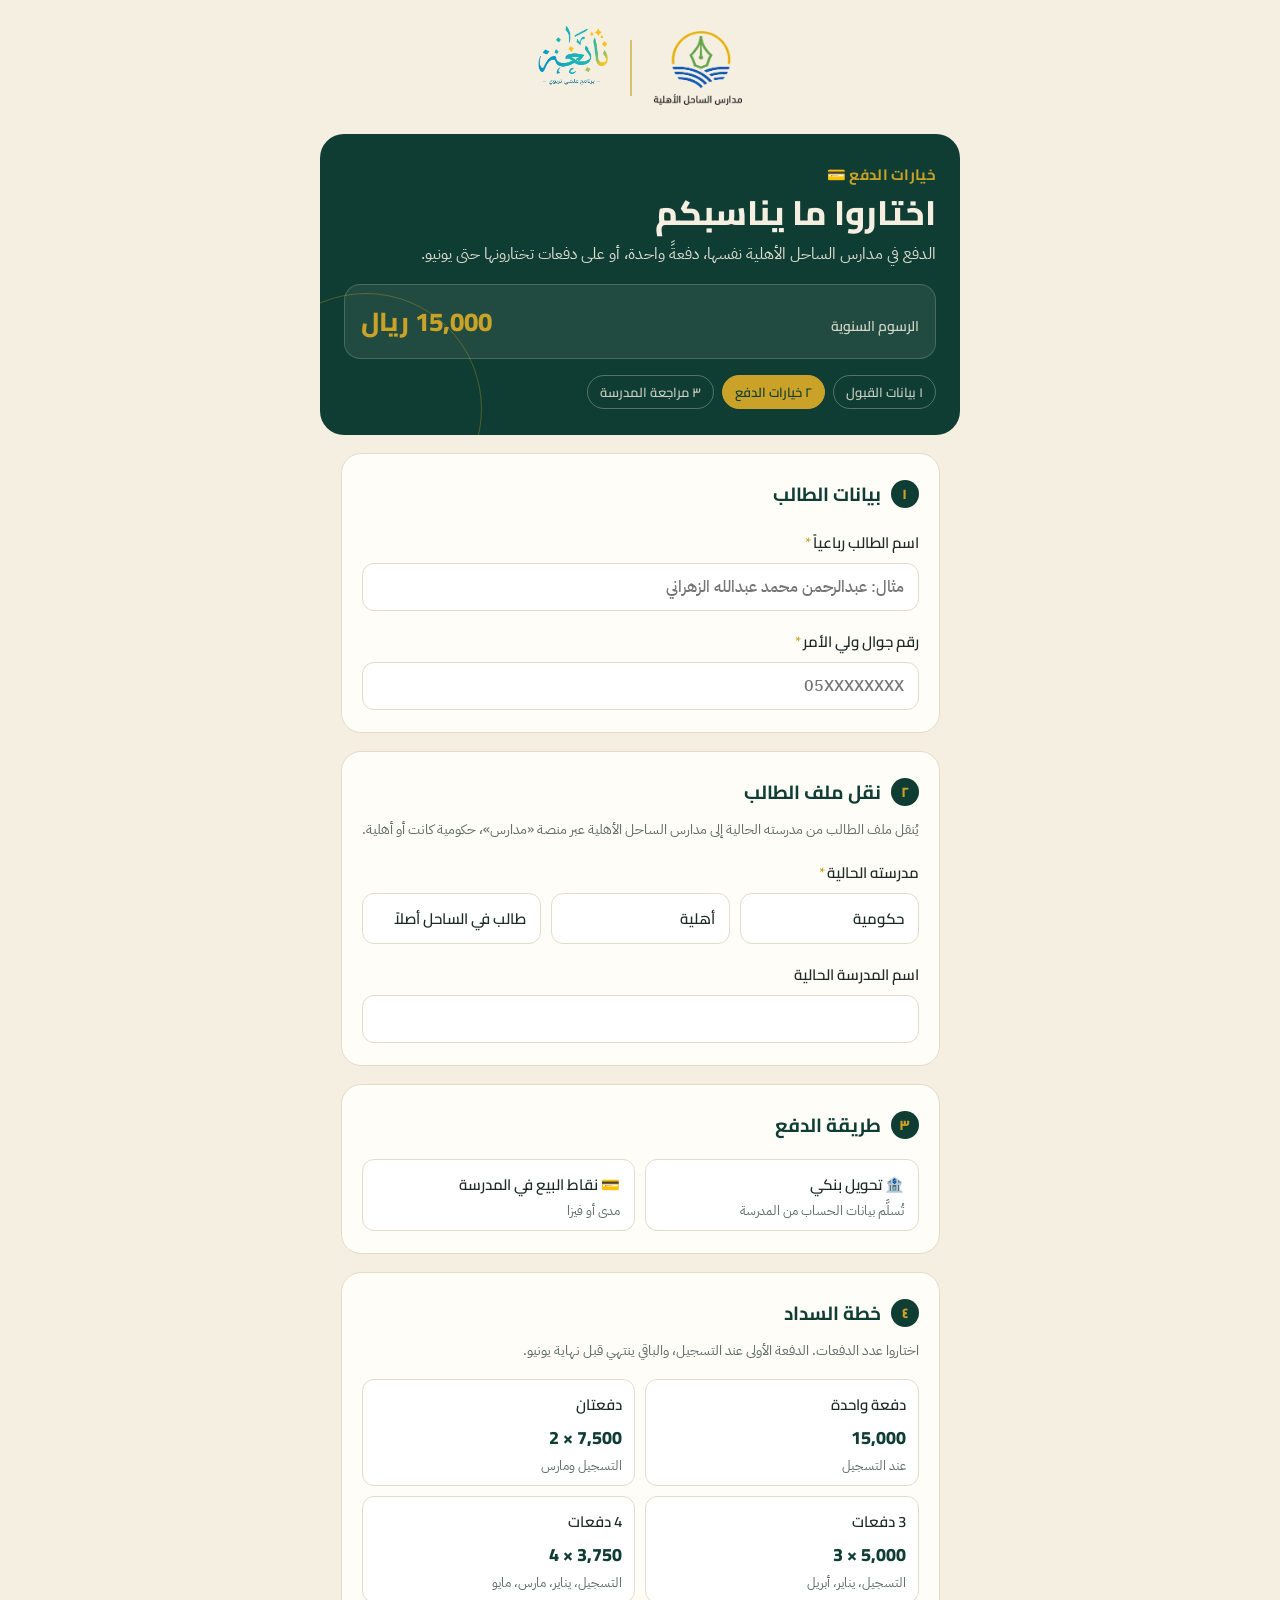
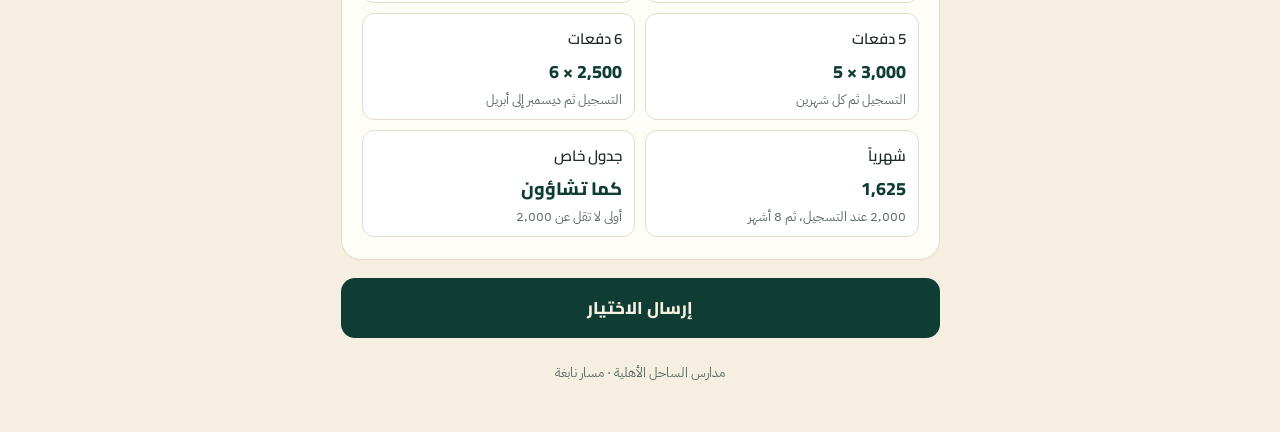
==== commit ee2f01ef: "خطط السداد في عمودين على الجوال Co-Authored-By: Claude Opus 5.5 <noreply@anthropic.com>" ====
--- a/dafa.html
+++ b/dafa.html
@@ -28,6 +28,8 @@
 .sched tr.total td{background:#EEF4F1;font-weight:700}
 .sched input{min-height:38px;padding:6px 10px;max-width:130px;text-align:left;font-variant-numeric:tabular-nums}
 .left{font:600 14px var(--display);text-align:center;padding:8px;border-radius:10px;background:#FBF6E6;color:#6E5410}
+.choices.plans{grid-template-columns:repeat(2,minmax(0,1fr))}
+.plans .opt span{padding:10px 12px}
 .plans .opt span b{font-size:18px}
 .sched input[data-first]{background:#fff}
 .left.zero{background:#E5F2EA;color:var(--ok)}
